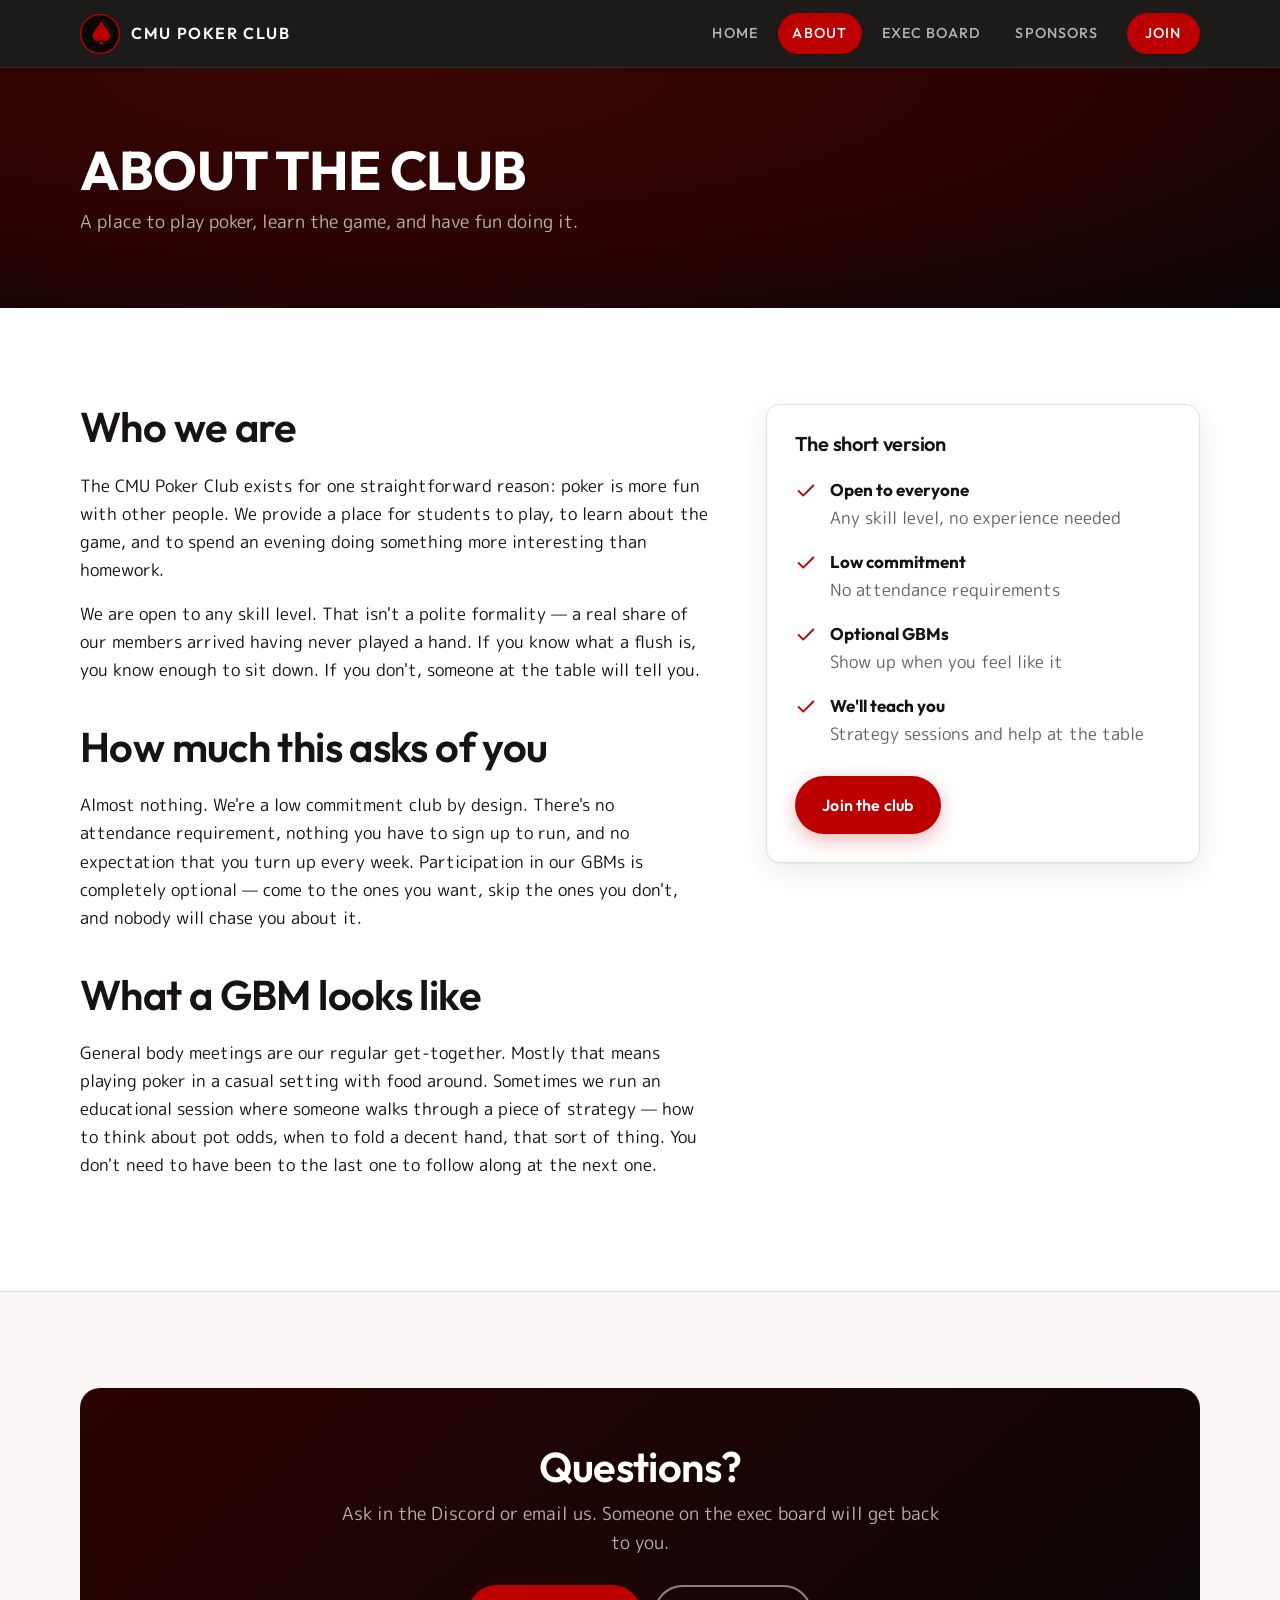
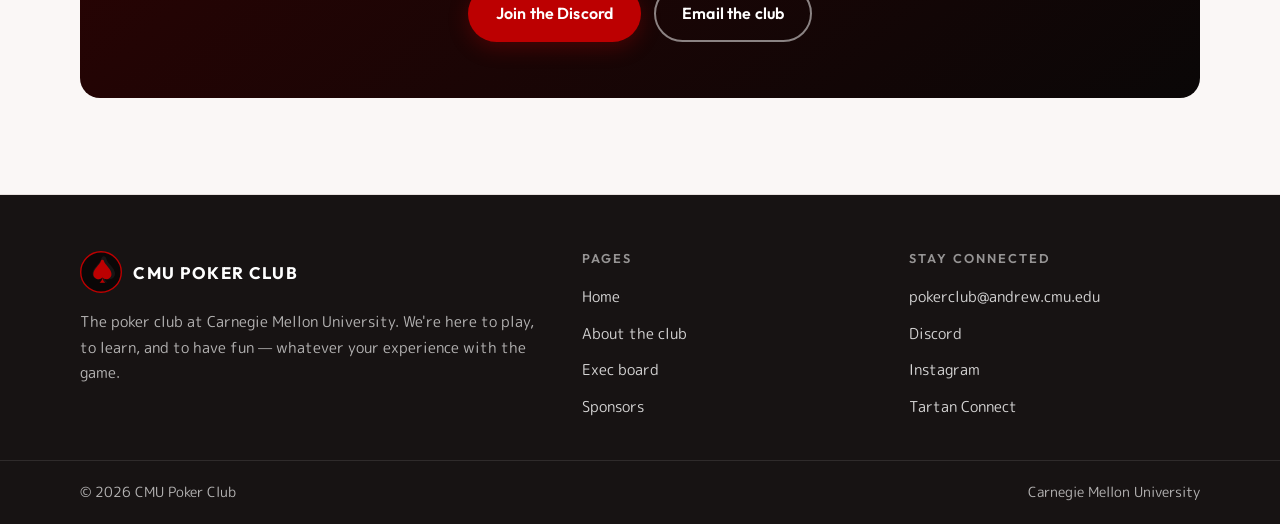
==== about.html @ 7bf7a3ec "Add static CMU Poker Club site Plain HTML/CSS with no build step, so the site can be edited without " ====
<!DOCTYPE html>
<html lang="en">
	<head>
		<meta charset="utf-8" />
		<meta name="viewport" content="width=device-width, initial-scale=1" />
		<title>About · CMU Poker Club</title>
		<meta
			name="description"
			content="What the CMU Poker Club is, who it's for, and what happens at a general body meeting."
		/>
		<link rel="icon" href="assets/img/logo.svg" />
		<link rel="preconnect" href="https://fonts.googleapis.com" />
		<link rel="preconnect" href="https://fonts.gstatic.com" crossorigin />
		<link
			href="https://fonts.googleapis.com/css2?family=M+PLUS+Rounded+1c:wght@300;400;500;700&family=Outfit:wght@300;400;500;600;700&display=swap"
			rel="stylesheet"
		/>
		<link rel="stylesheet" href="assets/css/site.css" />
	</head>
	<body>
		<header class="nav">
			<div class="wrap nav__inner">
				<a class="nav__brand" href="index.html">
					<img src="assets/img/logo.svg" alt="" />
					<span>CMU Poker Club</span>
				</a>
				<button class="nav__toggle" type="button" aria-expanded="false" aria-controls="nav-links">
					<span></span>
					<span class="sr-only">Menu</span>
				</button>
				<ul class="nav__links" id="nav-links">
					<li><a href="index.html">Home</a></li>
					<li><a href="about.html" aria-current="page">About</a></li>
					<li><a href="execs.html">Exec Board</a></li>
					<li><a href="sponsors.html">Sponsors</a></li>
					<li><a class="nav__cta" href="index.html#join">Join</a></li>
				</ul>
			</div>
		</header>

		<main>
			<section class="banner">
				<div class="wrap">
					<h1>About the club</h1>
					<p>A place to play poker, learn the game, and have fun doing it.</p>
				</div>
			</section>

			<section class="section">
				<div class="wrap split">
					<div class="prose">
						<h2>Who we are</h2>
						<p>
							The CMU Poker Club exists for one straightforward reason: poker is more fun with other
							people. We provide a place for students to play, to learn about the game, and to spend
							an evening doing something more interesting than homework.
						</p>
						<p>
							We are open to any skill level. That isn't a polite formality — a real share of our
							members arrived having never played a hand. If you know what a flush is, you know
							enough to sit down. If you don't, someone at the table will tell you.
						</p>

						<h2>How much this asks of you</h2>
						<p>
							Almost nothing. We're a low commitment club by design. There's no attendance
							requirement, nothing you have to sign up to run, and no expectation that you turn up
							every week. Participation in our GBMs is completely optional — come to the ones you
							want, skip the ones you don't, and nobody will chase you about it.
						</p>

						<h2>What a GBM looks like</h2>
						<p>
							General body meetings are our regular get-together. Mostly that means playing poker in
							a casual setting with food around. Sometimes we run an educational session where
							someone walks through a piece of strategy — how to think about pot odds, when to fold
							a decent hand, that sort of thing. You don't need to have been to the last one to
							follow along at the next one.
						</p>
					</div>

					<aside>
						<div class="card">
							<h3>The short version</h3>
							<ul class="facts" style="margin-top: 1.25rem">
								<li>
									<svg viewBox="0 0 24 24" fill="none" stroke="currentColor" stroke-width="2" stroke-linecap="round" stroke-linejoin="round" aria-hidden="true"><path d="M20 6 9 17l-5-5" /></svg>
									<div>
										<strong>Open to everyone</strong>
										<span>Any skill level, no experience needed</span>
									</div>
								</li>
								<li>
									<svg viewBox="0 0 24 24" fill="none" stroke="currentColor" stroke-width="2" stroke-linecap="round" stroke-linejoin="round" aria-hidden="true"><path d="M20 6 9 17l-5-5" /></svg>
									<div>
										<strong>Low commitment</strong>
										<span>No attendance requirements</span>
									</div>
								</li>
								<li>
									<svg viewBox="0 0 24 24" fill="none" stroke="currentColor" stroke-width="2" stroke-linecap="round" stroke-linejoin="round" aria-hidden="true"><path d="M20 6 9 17l-5-5" /></svg>
									<div>
										<strong>Optional GBMs</strong>
										<span>Show up when you feel like it</span>
									</div>
								</li>
								<li>
									<svg viewBox="0 0 24 24" fill="none" stroke="currentColor" stroke-width="2" stroke-linecap="round" stroke-linejoin="round" aria-hidden="true"><path d="M20 6 9 17l-5-5" /></svg>
									<div>
										<strong>We'll teach you</strong>
										<span>Strategy sessions and help at the table</span>
									</div>
								</li>
							</ul>
							<div class="btn-row">
								<a class="btn btn--primary" href="index.html#join">Join the club</a>
							</div>
						</div>
					</aside>
				</div>
			</section>

			<section class="section section--warm">
				<div class="wrap">
					<div class="callout">
						<h2>Questions?</h2>
						<p>
							Ask in the Discord or email us. Someone on the exec board will get back to you.
						</p>
						<div class="btn-row">
							<a class="btn btn--primary" href="https://discord.gg/TVc2rXRfGY">Join the Discord</a>
							<a class="btn btn--on-dark" href="mailto:pokerclub@andrew.cmu.edu">Email the club</a>
						</div>
					</div>
				</div>
			</section>
		</main>

		<footer class="footer">
			<div class="wrap">
				<div class="footer__grid">
					<div>
						<div class="footer__brand">
							<img src="assets/img/logo.svg" alt="" />
							<strong>CMU Poker Club</strong>
						</div>
						<p>
							The poker club at Carnegie Mellon University. We're here to play, to learn, and to have
							fun — whatever your experience with the game.
						</p>
					</div>
					<div>
						<h4>Pages</h4>
						<ul>
							<li><a href="index.html">Home</a></li>
							<li><a href="about.html">About the club</a></li>
							<li><a href="execs.html">Exec board</a></li>
							<li><a href="sponsors.html">Sponsors</a></li>
						</ul>
					</div>
					<div>
						<h4>Stay connected</h4>
						<ul>
							<li><a href="mailto:pokerclub@andrew.cmu.edu">pokerclub@andrew.cmu.edu</a></li>
							<li><a href="https://discord.gg/TVc2rXRfGY">Discord</a></li>
							<li><a href="https://www.instagram.com/cmupokerclub/">Instagram</a></li>
							<li>
								<a href="https://tartanconnect.cmu.edu/feeds?type=club&type_id=68212&tab=home"
									>Tartan Connect</a
								>
							</li>
						</ul>
					</div>
				</div>
			</div>
			<div class="footer__bar">
				<div class="wrap" style="display: flex; flex-wrap: wrap; gap: 0.5rem 1.5rem; justify-content: space-between; width: min(100% - 2.5rem, var(--wrap))">
					<p>© 2026 CMU Poker Club</p>
					<p>Carnegie Mellon University</p>
				</div>
			</div>
		</footer>

		<script src="assets/js/nav.js"></script>
	</body>
</html>
---- assets/css/site.css ----
/* ==========================================================================
   CMU Poker Club — site styles
   One stylesheet for the whole site. Colors live in :root, so re-theming the
   site is a matter of changing the values below and nothing else.
   ========================================================================== */

:root {
	/* Brand */
	--crimson: #bc0001;
	--crimson-bright: #e02a2b;
	--crimson-deep: #2b0303;

	/* Neutrals */
	--ink: #0a0707;
	--ink-soft: #171313;
	--ink-line: #2a2323;
	--paper: #ffffff;
	--paper-warm: #faf7f6;
	--paper-line: #e7e0de;

	--text: #171313;
	--text-muted: #6b615f;
	--text-on-dark: #ffffff;
	--text-on-dark-muted: rgba(255, 255, 255, 0.68);

	/* Tiers */
	--tier-platinum: #9fb6cd;
	--tier-gold: #c9a227;
	--tier-silver: #9aa3a8;

	/* Type */
	--font-display: 'Outfit', 'Trebuchet MS', system-ui, sans-serif;
	--font-body: 'M PLUS Rounded 1c', system-ui, -apple-system, 'Segoe UI', sans-serif;

	/* Layout */
	--nav-h: 68px;
	--wrap: 1120px;
	--radius: 14px;
	--shadow: 0 1px 2px rgba(23, 19, 19, 0.06), 0 8px 28px rgba(23, 19, 19, 0.08);
	--shadow-lift: 0 2px 4px rgba(23, 19, 19, 0.08), 0 18px 44px rgba(23, 19, 19, 0.14);
}

/* --------------------------------------------------------------- reset */

*,
*::before,
*::after {
	box-sizing: border-box;
}

html {
	scroll-behavior: smooth;
}

body {
	margin: 0;
	background: var(--paper);
	color: var(--text);
	font-family: var(--font-body);
	font-size: 17px;
	line-height: 1.65;
	-webkit-font-smoothing: antialiased;
	overflow-x: hidden;
}

img {
	max-width: 100%;
	display: block;
}

a {
	color: var(--crimson);
	text-decoration-thickness: 1px;
	text-underline-offset: 3px;
}

h1,
h2,
h3,
h4 {
	font-family: var(--font-display);
	line-height: 1.12;
	margin: 0 0 0.5em;
	letter-spacing: -0.015em;
}

h1 {
	font-size: clamp(2.6rem, 7vw, 5rem);
	font-weight: 700;
}
h2 {
	font-size: clamp(1.8rem, 3.6vw, 2.6rem);
	font-weight: 600;
}
h3 {
	font-size: 1.25rem;
	font-weight: 600;
}

p {
	margin: 0 0 1rem;
}

::selection {
	background: #f7c1c1;
	color: #000;
}

:focus-visible {
	outline: 3px solid var(--crimson-bright);
	outline-offset: 3px;
	border-radius: 4px;
}

.sr-only {
	position: absolute;
	width: 1px;
	height: 1px;
	padding: 0;
	margin: -1px;
	overflow: hidden;
	clip: rect(0 0 0 0);
	white-space: nowrap;
	border: 0;
}

/* ------------------------------------------------------------- helpers */

.wrap {
	width: min(100% - 2.5rem, var(--wrap));
	margin-inline: auto;
}

.section {
	padding: clamp(3.5rem, 8vw, 6rem) 0;
}

.section--tight {
	padding: clamp(2.5rem, 5vw, 3.5rem) 0;
}

.section--warm {
	background: var(--paper-warm);
	border-block: 1px solid var(--paper-line);
}

.section-head {
	max-width: 46rem;
	margin-bottom: 2.5rem;
}

.section-head--center {
	margin-inline: auto;
	text-align: center;
}

.eyebrow {
	font-family: var(--font-display);
	font-size: 0.78rem;
	font-weight: 600;
	letter-spacing: 0.16em;
	text-transform: uppercase;
	color: var(--crimson);
	margin: 0 0 0.75rem;
}

.lede {
	font-size: 1.15rem;
	color: var(--text-muted);
	margin: 0;
}

.rule {
	width: 64px;
	height: 3px;
	background: var(--crimson);
	border: 0;
	border-radius: 2px;
	margin: 0 0 1.5rem;
}

.section-head--center .rule {
	margin-inline: auto;
}

/* ------------------------------------------------------------- buttons */

.btn {
	display: inline-flex;
	align-items: center;
	gap: 0.5rem;
	font-family: var(--font-display);
	font-size: 1rem;
	font-weight: 600;
	letter-spacing: 0.01em;
	padding: 0.85rem 1.6rem;
	border-radius: 999px;
	border: 2px solid transparent;
	text-decoration: none;
	cursor: pointer;
	transition: transform 0.15s ease, background-color 0.15s ease, color 0.15s ease,
		border-color 0.15s ease, box-shadow 0.15s ease;
}

.btn:hover {
	transform: translateY(-1px);
}

.btn:active {
	transform: translateY(0);
}

.btn--primary {
	background: var(--crimson);
	color: #fff;
	box-shadow: 0 6px 20px rgba(188, 0, 1, 0.28);
}

.btn--primary:hover {
	background: var(--crimson-bright);
	box-shadow: 0 10px 26px rgba(188, 0, 1, 0.34);
}

.btn--ghost {
	border-color: currentColor;
	color: var(--crimson);
	background: transparent;
}

.btn--ghost:hover {
	background: var(--crimson);
	border-color: var(--crimson);
	color: #fff;
}

.btn--on-dark {
	border-color: rgba(255, 255, 255, 0.5);
	color: #fff;
}

.btn--on-dark:hover {
	background: #fff;
	border-color: #fff;
	color: var(--crimson-deep);
}

.btn-row {
	display: flex;
	flex-wrap: wrap;
	gap: 0.85rem;
	margin-top: 1.75rem;
}

/* ----------------------------------------------------------------- nav */

.nav {
	position: fixed;
	inset: 0 0 auto;
	height: var(--nav-h);
	z-index: 100;
	background: rgba(10, 7, 7, 0.92);
	backdrop-filter: saturate(160%) blur(10px);
	border-bottom: 1px solid rgba(255, 255, 255, 0.08);
}

.nav__inner {
	height: 100%;
	display: flex;
	align-items: center;
	justify-content: space-between;
	gap: 1rem;
}

.nav__brand {
	display: flex;
	align-items: center;
	gap: 0.7rem;
	text-decoration: none;
	color: var(--text-on-dark);
	min-width: 0;
}

.nav__brand img {
	height: 40px;
	width: auto;
	flex: none;
}

.nav__brand span {
	font-family: var(--font-display);
	font-size: 1rem;
	font-weight: 600;
	letter-spacing: 0.1em;
	text-transform: uppercase;
	white-space: nowrap;
}

.nav__links {
	display: flex;
	align-items: center;
	gap: 0.35rem;
	list-style: none;
	margin: 0;
	padding: 0;
}

.nav__links a {
	display: block;
	padding: 0.55rem 0.9rem;
	border-radius: 999px;
	font-family: var(--font-display);
	font-size: 0.9rem;
	font-weight: 500;
	letter-spacing: 0.08em;
	text-transform: uppercase;
	color: var(--text-on-dark-muted);
	text-decoration: none;
	transition: color 0.15s ease, background-color 0.15s ease;
}

.nav__links a:hover {
	color: #fff;
	background: rgba(255, 255, 255, 0.08);
}

.nav__links a[aria-current='page'] {
	color: #fff;
	background: var(--crimson);
}

.nav__cta {
	margin-left: 0.5rem;
	padding: 0.55rem 1.15rem !important;
	background: var(--crimson);
	color: #fff !important;
}

.nav__cta:hover {
	background: var(--crimson-bright) !important;
}

.nav__toggle {
	display: none;
	width: 44px;
	height: 44px;
	padding: 0;
	background: transparent;
	border: 0;
	cursor: pointer;
	color: #fff;
}

.nav__toggle span,
.nav__toggle span::before,
.nav__toggle span::after {
	display: block;
	width: 22px;
	height: 2px;
	background: currentColor;
	border-radius: 2px;
	transition: transform 0.2s ease, opacity 0.2s ease;
}

.nav__toggle span {
	margin-inline: auto;
	position: relative;
}

.nav__toggle span::before,
.nav__toggle span::after {
	content: '';
	position: absolute;
}

.nav__toggle span::before {
	top: -7px;
}
.nav__toggle span::after {
	top: 7px;
}

.nav[data-open='true'] .nav__toggle span {
	background: transparent;
}
.nav[data-open='true'] .nav__toggle span::before {
	transform: translateY(7px) rotate(45deg);
}
.nav[data-open='true'] .nav__toggle span::after {
	transform: translateY(-7px) rotate(-45deg);
}

@media (max-width: 860px) {
	.nav__toggle {
		display: block;
	}

	.nav__links {
		position: fixed;
		top: var(--nav-h);
		left: 0;
		right: 0;
		flex-direction: column;
		align-items: stretch;
		gap: 0;
		background: rgba(10, 7, 7, 0.98);
		border-bottom: 1px solid rgba(255, 255, 255, 0.08);
		padding: 0.5rem 1.25rem 1.25rem;
		transform: translateY(-12px);
		opacity: 0;
		pointer-events: none;
		transition: opacity 0.18s ease, transform 0.18s ease;
	}

	.nav[data-open='true'] .nav__links {
		opacity: 1;
		transform: none;
		pointer-events: auto;
	}

	.nav__links a {
		padding: 0.9rem 0.75rem;
		border-radius: 10px;
		font-size: 1rem;
	}

	.nav__cta {
		margin: 0.5rem 0 0;
		text-align: center;
	}
}

/* ---------------------------------------------------------------- hero */

.hero {
	position: relative;
	margin-top: var(--nav-h);
	min-height: min(78vh, 640px);
	display: grid;
	place-items: center;
	text-align: center;
	padding: clamp(3rem, 9vw, 6rem) 0;
	color: var(--text-on-dark);
	background: radial-gradient(ellipse at 50% 40%, #3a0505 0%, var(--crimson-deep) 45%, var(--ink) 100%);
	overflow: hidden;
}

/* Faint suit motifs behind the hero copy. Decorative only. */
.hero::before,
.hero::after {
	content: '';
	position: absolute;
	width: 42vmax;
	height: 42vmax;
	border-radius: 50%;
	background: radial-gradient(circle, rgba(188, 0, 1, 0.35), transparent 62%);
	pointer-events: none;
}

.hero::before {
	top: -16vmax;
	left: -12vmax;
}
.hero::after {
	bottom: -20vmax;
	right: -14vmax;
}

.hero__inner {
	position: relative;
	z-index: 1;
	max-width: 52rem;
}

.hero__mark {
	width: clamp(84px, 13vw, 132px);
	height: auto;
	margin: 0 auto 1.5rem;
	filter: drop-shadow(0 10px 30px rgba(0, 0, 0, 0.45));
}

.hero h1 {
	margin: 0 0 0.6rem;
	text-transform: uppercase;
	letter-spacing: -0.02em;
}

.hero__tag {
	font-family: var(--font-display);
	font-size: clamp(1.05rem, 2.4vw, 1.45rem);
	font-weight: 300;
	color: var(--text-on-dark-muted);
	margin: 0;
}

.hero .btn-row {
	justify-content: center;
	margin-top: 2.25rem;
}

/* Small page banner for interior pages */
.banner {
	margin-top: var(--nav-h);
	padding: clamp(3rem, 7vw, 4.5rem) 0;
	color: var(--text-on-dark);
	background: radial-gradient(ellipse at 30% 0%, #3a0505 0%, var(--crimson-deep) 55%, var(--ink) 100%);
}

.banner h1 {
	font-size: clamp(2.2rem, 5.5vw, 3.4rem);
	margin: 0 0 0.4rem;
	text-transform: uppercase;
}

.banner p {
	margin: 0;
	max-width: 42rem;
	color: var(--text-on-dark-muted);
	font-size: 1.1rem;
}

/* --------------------------------------------------------------- cards */

.grid {
	display: grid;
	gap: 1.5rem;
}

.grid--2 {
	grid-template-columns: repeat(auto-fit, minmax(300px, 1fr));
}
.grid--3 {
	grid-template-columns: repeat(auto-fit, minmax(260px, 1fr));
}
.grid--4 {
	grid-template-columns: repeat(auto-fit, minmax(210px, 1fr));
}

/* Fixed three-up. Unlike auto-fit, a lone card keeps its width instead of
   stretching across the whole row — which matters for the one-sponsor tiers. */
.grid--three-up {
	grid-template-columns: repeat(3, minmax(0, 1fr));
}

@media (max-width: 940px) {
	.grid--three-up {
		grid-template-columns: repeat(2, minmax(0, 1fr));
	}
}

@media (max-width: 620px) {
	.grid--three-up {
		grid-template-columns: minmax(0, 1fr);
	}
}

/* Text + sidebar split used on the About page */
.split {
	display: grid;
	gap: clamp(2rem, 5vw, 3.5rem);
	grid-template-columns: 1.45fr 1fr;
	align-items: start;
}

@media (max-width: 900px) {
	.split {
		grid-template-columns: 1fr;
	}
}

.split aside {
	position: sticky;
	top: calc(var(--nav-h) + 2rem);
}

@media (max-width: 900px) {
	.split aside {
		position: static;
	}
}

.card {
	background: var(--paper);
	border: 1px solid var(--paper-line);
	border-radius: var(--radius);
	padding: 1.75rem;
	box-shadow: var(--shadow);
}

.card h3 {
	margin-bottom: 0.5rem;
}

.card p:last-child {
	margin-bottom: 0;
}

.card__icon {
	width: 40px;
	height: 40px;
	margin-bottom: 1rem;
	color: var(--crimson);
}

/* ---------------------------------------------------------- exec cards */

.exec-grid {
	display: grid;
	gap: 1.75rem;
	grid-template-columns: repeat(auto-fit, minmax(240px, 1fr));
}

.exec {
	background: var(--paper);
	border: 1px solid var(--paper-line);
	border-radius: var(--radius);
	overflow: hidden;
	box-shadow: var(--shadow);
	display: flex;
	flex-direction: column;
	transition: transform 0.2s ease, box-shadow 0.2s ease;
}

.exec:hover {
	transform: translateY(-3px);
	box-shadow: var(--shadow-lift);
}

.exec__photo {
	aspect-ratio: 1 / 1;
	width: 100%;
	object-fit: cover;
	background: linear-gradient(150deg, #2b0303, #0a0707);
}

.exec__body {
	padding: 1.25rem 1.35rem 1.5rem;
	flex: 1;
	display: flex;
	flex-direction: column;
}

.exec__name {
	font-family: var(--font-display);
	font-size: 1.15rem;
	font-weight: 600;
	margin: 0 0 0.15rem;
	display: flex;
	align-items: center;
	gap: 0.45rem;
	flex-wrap: wrap;
}

.exec__role {
	font-family: var(--font-display);
	font-size: 0.75rem;
	font-weight: 600;
	letter-spacing: 0.12em;
	text-transform: uppercase;
	color: var(--crimson);
	margin: 0 0 0.75rem;
}

.exec__bio {
	font-size: 0.95rem;
	color: var(--text-muted);
	margin: 0;
}

.exec__link {
	color: var(--text-muted);
	display: inline-flex;
	transition: color 0.15s ease;
}

.exec__link:hover {
	color: #0a66c2;
}

.exec__link svg {
	width: 17px;
	height: 17px;
}

/* -------------------------------------------------------- sponsor tiers */

.tier + .tier {
	margin-top: 3.5rem;
}

.tier__head {
	display: flex;
	align-items: baseline;
	gap: 0.9rem;
	margin-bottom: 1.5rem;
	padding-bottom: 0.75rem;
	border-bottom: 2px solid var(--tier-color, var(--paper-line));
}

.tier__head h2 {
	margin: 0;
	font-size: 1.5rem;
}

.tier__badge {
	font-family: var(--font-display);
	font-size: 0.7rem;
	font-weight: 700;
	letter-spacing: 0.16em;
	text-transform: uppercase;
	color: #fff;
	background: var(--tier-color, var(--text-muted));
	padding: 0.25rem 0.7rem;
	border-radius: 999px;
}

.tier--platinum {
	--tier-color: var(--tier-platinum);
}
.tier--gold {
	--tier-color: var(--tier-gold);
}
.tier--silver {
	--tier-color: var(--tier-silver);
}

.sponsor {
	background: var(--paper);
	border: 1px solid var(--paper-line);
	border-top: 3px solid var(--tier-color, var(--paper-line));
	border-radius: var(--radius);
	padding: 1.75rem;
	box-shadow: var(--shadow);
	display: flex;
	flex-direction: column;
	gap: 1rem;
	transition: transform 0.2s ease, box-shadow 0.2s ease;
}

.sponsor:hover {
	transform: translateY(-3px);
	box-shadow: var(--shadow-lift);
}

.sponsor__logo {
	height: 68px;
	display: flex;
	align-items: center;
}

.sponsor__logo img {
	max-height: 100%;
	width: auto;
	object-fit: contain;
}

/* Fallback wordmark for sponsors whose logo file we don't have. */
.sponsor__wordmark {
	font-family: var(--font-display);
	font-size: 1.9rem;
	font-weight: 700;
	letter-spacing: 0.04em;
	color: var(--text);
}

.sponsor h3 {
	margin: 0;
}

.sponsor p {
	color: var(--text-muted);
	font-size: 0.95rem;
	margin: 0;
	flex: 1;
}

.sponsor__link {
	font-family: var(--font-display);
	font-weight: 600;
	font-size: 0.9rem;
	text-decoration: none;
	display: inline-flex;
	align-items: center;
	gap: 0.35rem;
}

.sponsor__link::after {
	content: '→';
	transition: transform 0.2s ease;
}

.sponsor:hover .sponsor__link::after {
	transform: translateX(4px);
}

/* Compact logo strip used on the home page */
.logo-strip {
	display: flex;
	flex-wrap: wrap;
	align-items: center;
	justify-content: center;
	gap: 1.25rem;
}

/* Each logo sits in its own white tile. The source logos have baked-in white
   backgrounds and wildly different aspect ratios, so a uniform tile is the
   only way to make them line up. */
.logo-strip a {
	display: grid;
	place-items: center;
	width: 170px;
	height: 92px;
	padding: 0.9rem 1.1rem;
	background: var(--paper);
	border: 1px solid var(--paper-line);
	border-radius: 12px;
	box-shadow: 0 1px 2px rgba(23, 19, 19, 0.05);
	text-decoration: none;
	transition: transform 0.2s ease, box-shadow 0.2s ease, border-color 0.2s ease;
}

.logo-strip a:hover {
	transform: translateY(-3px);
	border-color: rgba(188, 0, 1, 0.35);
	box-shadow: var(--shadow);
}

.logo-strip img {
	max-height: 46px;
	width: auto;
	object-fit: contain;
}

.logo-strip .sponsor__wordmark {
	font-size: 1.7rem;
	color: var(--text);
}

/* ----------------------------------------------------------- call-outs */

.callout {
	background: linear-gradient(140deg, var(--crimson-deep), var(--ink));
	color: var(--text-on-dark);
	border-radius: 20px;
	padding: clamp(2.25rem, 5vw, 3.5rem);
	text-align: center;
}

.callout h2 {
	margin-bottom: 0.5rem;
}

.callout p {
	color: var(--text-on-dark-muted);
	max-width: 38rem;
	margin-inline: auto;
	font-size: 1.1rem;
}

.callout .btn-row {
	justify-content: center;
}

/* Fact list used on the About page */
.facts {
	list-style: none;
	margin: 0;
	padding: 0;
	display: grid;
	gap: 1rem;
}

.facts li {
	display: flex;
	gap: 0.85rem;
	align-items: flex-start;
}

.facts svg {
	flex: none;
	width: 22px;
	height: 22px;
	margin-top: 0.28rem;
	color: var(--crimson);
}

.facts strong {
	font-family: var(--font-display);
	display: block;
}

.facts span {
	color: var(--text-muted);
}

/* -------------------------------------------------------------- footer */

.footer {
	background: var(--ink-soft);
	color: var(--text-on-dark);
	padding: 3.5rem 0 0;
}

.footer__grid {
	display: grid;
	gap: 2.25rem;
	grid-template-columns: 1.6fr 1fr 1fr;
	padding-bottom: 2.5rem;
}

@media (max-width: 760px) {
	.footer__grid {
		grid-template-columns: 1fr;
	}
}

.footer h4 {
	font-size: 0.8rem;
	font-weight: 600;
	letter-spacing: 0.16em;
	text-transform: uppercase;
	color: rgba(255, 255, 255, 0.55);
	margin: 0 0 1rem;
}

.footer p {
	color: var(--text-on-dark-muted);
	font-size: 0.95rem;
}

.footer ul {
	list-style: none;
	margin: 0;
	padding: 0;
	display: grid;
	gap: 0.55rem;
}

.footer a {
	color: rgba(255, 255, 255, 0.82);
	text-decoration: none;
	font-size: 0.95rem;
}

.footer a:hover {
	color: #fff;
	text-decoration: underline;
}

.footer__brand {
	display: flex;
	align-items: center;
	gap: 0.7rem;
	margin-bottom: 1rem;
}

.footer__brand img {
	height: 42px;
	width: auto;
}

.footer__brand strong {
	font-family: var(--font-display);
	font-size: 1.05rem;
	letter-spacing: 0.08em;
	text-transform: uppercase;
}

.footer__bar {
	border-top: 1px solid rgba(255, 255, 255, 0.1);
	padding: 1.25rem 0;
	display: flex;
	flex-wrap: wrap;
	gap: 0.5rem 1.5rem;
	justify-content: space-between;
	font-size: 0.85rem;
	color: rgba(255, 255, 255, 0.5);
}

.footer__bar p {
	margin: 0;
	font-size: 0.85rem;
}

/* ------------------------------------------------------------ prose */

.prose {
	max-width: 44rem;
}

.prose h2 {
	margin-top: 2.5rem;
}

.prose h2:first-child {
	margin-top: 0;
}

@media (prefers-reduced-motion: reduce) {
	*,
	*::before,
	*::after {
		animation-duration: 0.01ms !important;
		transition-duration: 0.01ms !important;
		scroll-behavior: auto !important;
	}
}
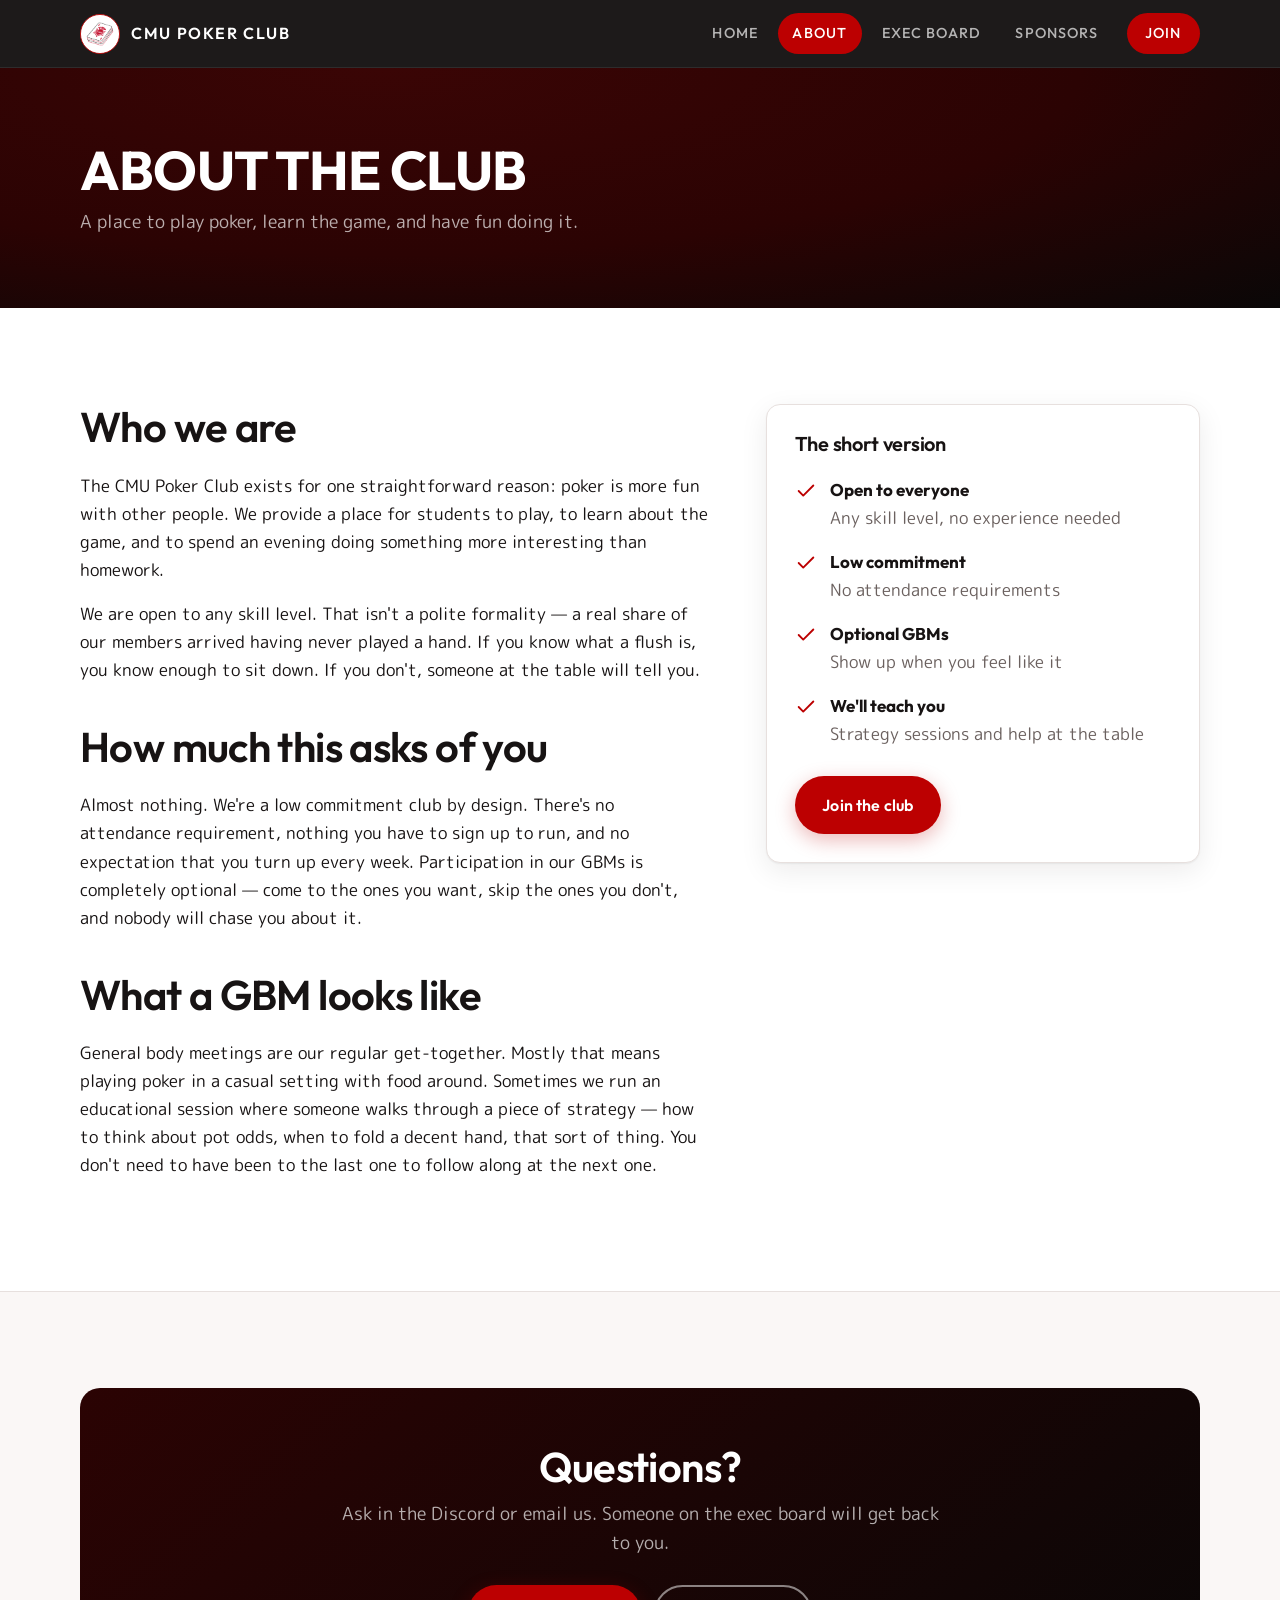
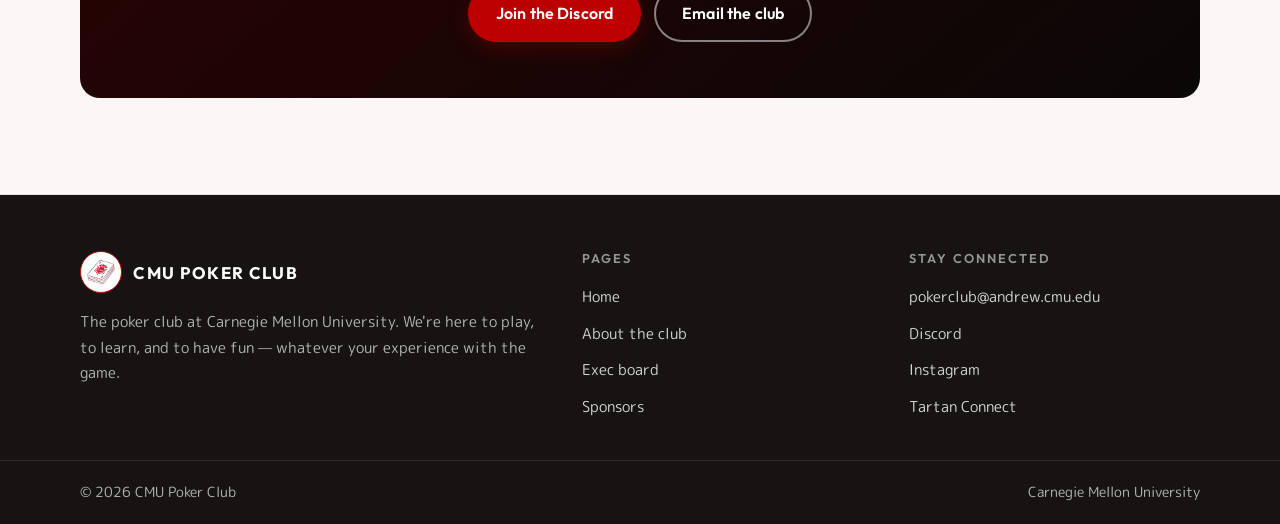
==== commit 8011fcf5: "Add exec full names, a contact form and the semester schedule Names: the five cards that read Grubor" ====
--- a/about.html
+++ b/about.html
@@ -128,8 +128,8 @@
 							Ask in the Discord or email us. Someone on the exec board will get back to you.
 						</p>
 						<div class="btn-row">
-							<a class="btn btn--primary" href="https://discord.gg/TVc2rXRfGY">Join the Discord</a>
-							<a class="btn btn--on-dark" href="mailto:pokerclub@andrew.cmu.edu">Email the club</a>
+							<a class="btn btn--primary" href="https://discord.gg/kPfzrEk4em">Join the Discord</a>
+							<a class="btn btn--on-dark" data-contact href="mailto:pokerclub@andrew.cmu.edu">Email the club</a>
 						</div>
 					</div>
 				</div>
@@ -162,10 +162,10 @@
 						<h4>Stay connected</h4>
 						<ul>
 							<li><a href="mailto:pokerclub@andrew.cmu.edu">pokerclub@andrew.cmu.edu</a></li>
-							<li><a href="https://discord.gg/TVc2rXRfGY">Discord</a></li>
+							<li><a href="https://discord.gg/kPfzrEk4em">Discord</a></li>
 							<li><a href="https://www.instagram.com/cmupokerclub/">Instagram</a></li>
 							<li>
-								<a href="https://tartanconnect.cmu.edu/feeds?type=club&type_id=68212&tab=home"
+								<a href="https://tartanconnect.cmu.edu/poker/club_signup"
 									>Tartan Connect</a
 								>
 							</li>
@@ -181,6 +181,52 @@
 			</div>
 		</footer>
 
+		<!-- ============================================================
+		     CONTACT DIALOG — opened by anything marked data-contact.
+		     The site is static, so this cannot send mail on its own: it
+		     fills in the visitor's own email app and they press send there.
+		     The address lives in data-to below. This block is repeated on
+		     about.html and sponsors.html; keep the two in sync.
+		     ============================================================ -->
+		<dialog class="contact" data-to="pokerclub@andrew.cmu.edu" aria-labelledby="contact-title">
+			<form class="contact__form">
+				<div class="contact__head">
+					<h2 id="contact-title">Message the club</h2>
+					<button class="contact__close" type="button" data-contact-close aria-label="Close">&times;</button>
+				</div>
+				<p class="contact__note">
+					This opens in your email app with everything filled in — you press send there.
+				</p>
+
+				<div class="contact__row">
+					<div class="contact__field">
+						<label for="contact-name">Your name</label>
+						<input id="contact-name" name="name" type="text" autocomplete="name" required />
+					</div>
+					<div class="contact__field">
+						<label for="contact-email">Your email</label>
+						<input id="contact-email" name="email" type="email" autocomplete="email" required />
+					</div>
+				</div>
+
+				<div class="contact__field">
+					<label for="contact-subject">Subject</label>
+					<input id="contact-subject" name="subject" type="text" required />
+				</div>
+
+				<div class="contact__field">
+					<label for="contact-message">Message</label>
+					<textarea id="contact-message" name="message" rows="6" required></textarea>
+				</div>
+
+				<div class="contact__actions">
+					<button class="btn btn--ghost" type="button" data-contact-close>Cancel</button>
+					<button class="btn btn--primary" type="submit">Open in email app</button>
+				</div>
+			</form>
+		</dialog>
+
 		<script src="assets/js/nav.js"></script>
+		<script src="assets/js/contact.js"></script>
 	</body>
 </html>
--- a/assets/css/site.css
+++ b/assets/css/site.css
@@ -801,15 +801,17 @@
 	gap: 1.25rem;
 }
 
-/* Each logo sits in its own white tile. The source logos have baked-in white
-   backgrounds and wildly different aspect ratios, so a uniform tile is the
-   only way to make them line up. */
+/* Each logo sits in its own white tile. The logos are the firms' official
+   assets — transparent PNGs (Jump is an SVG) in their dark-on-light variants,
+   with wildly different aspect ratios, so a uniform tile is the only way to
+   make them line up. Wide wordmarks like HRT and Susquehanna end up shorter
+   than the squarer marks; that is the aspect ratio, not a bug. */
 .logo-strip a {
 	display: grid;
 	place-items: center;
-	width: 170px;
+	width: 178px;
 	height: 92px;
-	padding: 0.9rem 1.1rem;
+	padding: 0.9rem 0.7rem;
 	background: var(--paper);
 	border: 1px solid var(--paper-line);
 	border-radius: 12px;
@@ -995,6 +997,294 @@
 	margin-top: 0;
 }
 
+/* ------------------------------------------------------- event schedule */
+
+/* A horizontal scroller rather than a grid: the schedule runs to a whole
+   semester, and a wrapping grid would push everything else off the page. */
+.events {
+	display: flex;
+	gap: 1.15rem;
+	overflow-x: auto;
+	overscroll-behavior-x: contain;
+	scroll-snap-type: x proximity;
+	padding: 0.35rem 0.25rem 1.35rem;
+	margin-inline: -0.25rem;
+	scrollbar-width: thin;
+	scrollbar-color: #cbbfbc transparent;
+}
+
+.events::-webkit-scrollbar {
+	height: 8px;
+}
+
+.events::-webkit-scrollbar-track {
+	background: var(--paper-line);
+	border-radius: 999px;
+}
+
+.events::-webkit-scrollbar-thumb {
+	background: #cbbfbc;
+	border-radius: 999px;
+}
+
+.events::-webkit-scrollbar-thumb:hover {
+	background: var(--crimson);
+}
+
+.events:focus-visible {
+	outline: 3px solid var(--crimson-bright);
+	outline-offset: 4px;
+	border-radius: 4px;
+}
+
+.event {
+	flex: 0 0 14.5rem;
+	scroll-snap-align: start;
+	display: flex;
+	flex-direction: column;
+	gap: 0.3rem;
+	padding: 1.3rem 1.35rem 1.4rem;
+	background: var(--paper);
+	border: 1px solid var(--paper-line);
+	border-top: 3px solid var(--crimson);
+	border-radius: var(--radius);
+	box-shadow: var(--shadow);
+	transition: transform 0.2s ease, box-shadow 0.2s ease;
+}
+
+.event:hover {
+	transform: translateY(-3px);
+	box-shadow: var(--shadow-lift);
+}
+
+.event__date {
+	font-family: var(--font-display);
+	font-size: 1.3rem;
+	font-weight: 600;
+	line-height: 1.15;
+	margin: 0;
+}
+
+.event__date span {
+	display: block;
+	font-size: 0.72rem;
+	font-weight: 600;
+	letter-spacing: 0.14em;
+	text-transform: uppercase;
+	color: var(--crimson);
+	margin-bottom: 0.15rem;
+}
+
+.event__time {
+	margin: 0;
+	font-size: 1rem;
+	color: var(--text);
+}
+
+.event__place {
+	margin: 0;
+	font-size: 0.92rem;
+	color: var(--text-muted);
+}
+
+.event__tag {
+	align-self: flex-start;
+	margin-top: 0.55rem;
+	padding: 0.3rem 0.7rem;
+	border-radius: 999px;
+	background: var(--crimson);
+	color: #fff;
+	font-family: var(--font-display);
+	font-size: 0.68rem;
+	font-weight: 600;
+	letter-spacing: 0.1em;
+	text-transform: uppercase;
+}
+
+.event__note {
+	margin: 0.5rem 0 0;
+	font-size: 0.85rem;
+	line-height: 1.45;
+	color: var(--text-muted);
+}
+
+/* Weekends with no game. Kept in the row on purpose — a gap in the dates
+   reads as an oversight, whereas this tells people not to turn up. */
+.event--off {
+	background: transparent;
+	border: 1px dashed var(--paper-line);
+	box-shadow: none;
+}
+
+.event--off:hover {
+	transform: none;
+	box-shadow: none;
+}
+
+.event--off .event__date,
+.event--off .event__time {
+	color: var(--text-muted);
+}
+
+.event--off .event__date span {
+	color: var(--text-muted);
+}
+
+.events__hint {
+	margin: 0;
+	text-align: center;
+	font-size: 0.85rem;
+	color: var(--text-muted);
+}
+
+@media (max-width: 32rem) {
+	.event {
+		flex-basis: 13rem;
+	}
+}
+
+/* ------------------------------------------------------ contact dialog */
+
+.contact {
+	width: min(100% - 2rem, 38rem);
+	max-height: min(90vh, 46rem);
+	padding: 0;
+	border: 1px solid var(--paper-line);
+	border-radius: 18px;
+	background: var(--paper);
+	color: var(--text);
+	box-shadow: var(--shadow-lift);
+}
+
+.contact::backdrop {
+	background: rgba(10, 7, 7, 0.65);
+}
+
+.contact__form {
+	display: grid;
+	gap: 1.15rem;
+	padding: 2rem 2.15rem 2.15rem;
+}
+
+.contact__head {
+	display: flex;
+	align-items: flex-start;
+	justify-content: space-between;
+	gap: 1rem;
+}
+
+.contact__head h2 {
+	margin: 0;
+	font-size: 1.5rem;
+	line-height: 1.2;
+}
+
+.contact__close {
+	background: none;
+	border: 0;
+	padding: 0 0.25rem;
+	margin: -0.25rem -0.4rem 0 0;
+	font-size: 1.9rem;
+	line-height: 1;
+	color: var(--text-muted);
+	cursor: pointer;
+	border-radius: 8px;
+	transition: color 0.15s ease;
+}
+
+.contact__close:hover {
+	color: var(--crimson);
+}
+
+.contact__note {
+	margin: -0.6rem 0 0;
+	font-size: 0.92rem;
+	line-height: 1.5;
+	color: var(--text-muted);
+}
+
+/* Name and email share a row on anything wider than a phone; the rest of the
+   fields run full width. */
+.contact__row {
+	display: grid;
+	gap: 1.15rem;
+	grid-template-columns: 1fr 1fr;
+}
+
+.contact__field {
+	display: grid;
+	gap: 0.45rem;
+}
+
+.contact label {
+	font-family: var(--font-display);
+	font-size: 0.74rem;
+	font-weight: 600;
+	letter-spacing: 0.1em;
+	text-transform: uppercase;
+	color: var(--text-muted);
+}
+
+.contact input,
+.contact textarea {
+	width: 100%;
+	font: inherit;
+	color: var(--text);
+	background: var(--paper-warm);
+	border: 1px solid var(--paper-line);
+	border-radius: 12px;
+	padding: 0.8rem 0.95rem;
+	transition: border-color 0.15s ease, background 0.15s ease;
+}
+
+.contact input:hover,
+.contact textarea:hover {
+	border-color: #d6cbc8;
+}
+
+.contact input:focus-visible,
+.contact textarea:focus-visible {
+	outline: 2px solid var(--crimson);
+	outline-offset: 1px;
+	background: var(--paper);
+}
+
+.contact textarea {
+	min-height: 8.5rem;
+	line-height: 1.55;
+	resize: vertical;
+}
+
+.contact__actions {
+	display: flex;
+	flex-wrap: wrap;
+	gap: 0.75rem;
+	justify-content: flex-end;
+	margin-top: 0.35rem;
+	padding-top: 1.25rem;
+	border-top: 1px solid var(--paper-line);
+}
+
+.contact__actions .btn {
+	font-size: 0.95rem;
+	padding: 0.7rem 1.4rem;
+}
+
+@media (max-width: 32rem) {
+	.contact__row {
+		grid-template-columns: 1fr;
+	}
+
+	.contact__form {
+		padding: 1.5rem 1.35rem 1.6rem;
+	}
+
+	.contact__actions .btn {
+		flex: 1;
+		justify-content: center;
+	}
+}
+
 @media (prefers-reduced-motion: reduce) {
 	*,
 	*::before,
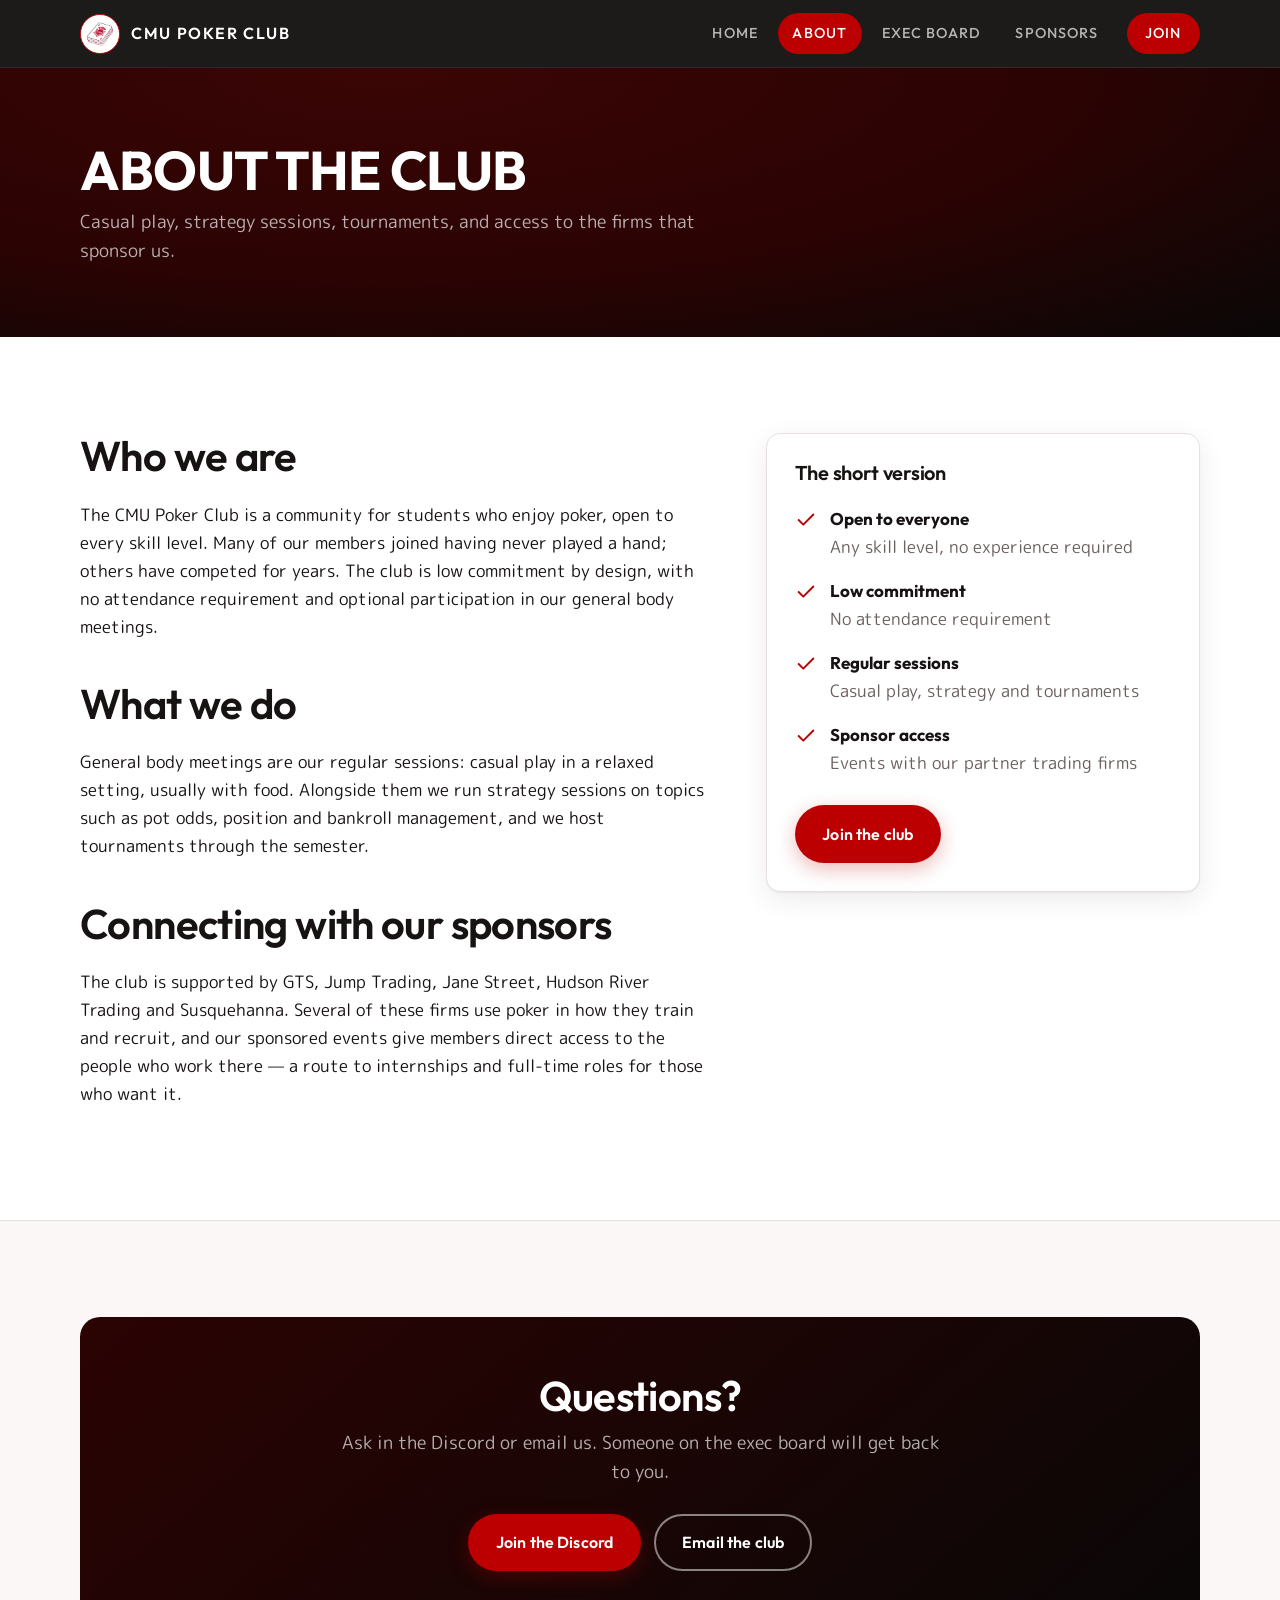
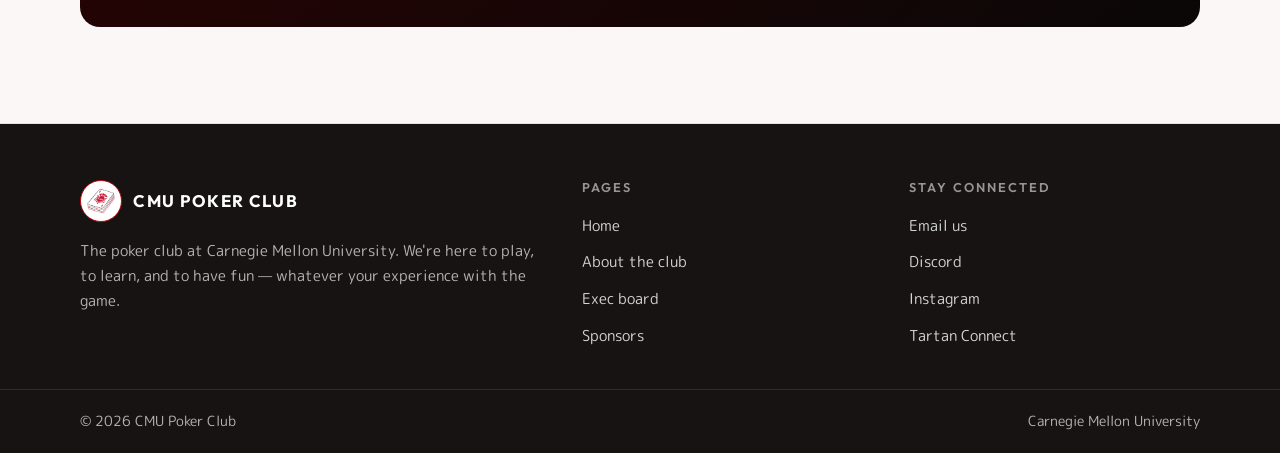
==== commit f3ee498a: "Tighten the copy and update the schedule Home: the About section becomes Our mission and carries the" ====
--- a/about.html
+++ b/about.html
@@ -6,7 +6,7 @@
 		<title>About · CMU Poker Club</title>
 		<meta
 			name="description"
-			content="What the CMU Poker Club is, who it's for, and what happens at a general body meeting."
+			content="What the CMU Poker Club is, who it's for, what we run, and the firms that sponsor us."
 		/>
 		<link rel="icon" href="assets/img/logo.svg" />
 		<link rel="preconnect" href="https://fonts.googleapis.com" />
@@ -42,7 +42,7 @@
 			<section class="banner">
 				<div class="wrap">
 					<h1>About the club</h1>
-					<p>A place to play poker, learn the game, and have fun doing it.</p>
+					<p>Casual play, strategy sessions, tournaments, and access to the firms that sponsor us.</p>
 				</div>
 			</section>
 
@@ -51,31 +51,25 @@
 					<div class="prose">
 						<h2>Who we are</h2>
 						<p>
-							The CMU Poker Club exists for one straightforward reason: poker is more fun with other
-							people. We provide a place for students to play, to learn about the game, and to spend
-							an evening doing something more interesting than homework.
-						</p>
-						<p>
-							We are open to any skill level. That isn't a polite formality — a real share of our
-							members arrived having never played a hand. If you know what a flush is, you know
-							enough to sit down. If you don't, someone at the table will tell you.
-						</p>
-
-						<h2>How much this asks of you</h2>
-						<p>
-							Almost nothing. We're a low commitment club by design. There's no attendance
-							requirement, nothing you have to sign up to run, and no expectation that you turn up
-							every week. Participation in our GBMs is completely optional — come to the ones you
-							want, skip the ones you don't, and nobody will chase you about it.
-						</p>
-
-						<h2>What a GBM looks like</h2>
-						<p>
-							General body meetings are our regular get-together. Mostly that means playing poker in
-							a casual setting with food around. Sometimes we run an educational session where
-							someone walks through a piece of strategy — how to think about pot odds, when to fold
-							a decent hand, that sort of thing. You don't need to have been to the last one to
-							follow along at the next one.
+							The CMU Poker Club is a community for students who enjoy poker, open to every skill
+							level. Many of our members joined having never played a hand; others have competed
+							for years. The club is low commitment by design, with no attendance requirement and
+							optional participation in our general body meetings.
+						</p>
+
+						<h2>What we do</h2>
+						<p>
+							General body meetings are our regular sessions: casual play in a relaxed setting,
+							usually with food. Alongside them we run strategy sessions on topics such as pot
+							odds, position and bankroll management, and we host tournaments through the semester.
+						</p>
+
+						<h2>Connecting with our sponsors</h2>
+						<p>
+							The club is supported by GTS, Jump Trading, Jane Street, Hudson River Trading and
+							Susquehanna. Several of these firms use poker in how they train and recruit, and our
+							sponsored events give members direct access to the people who work there — a route
+							to internships and full-time roles for those who want it.
 						</p>
 					</div>
 
@@ -87,28 +81,28 @@
 									<svg viewBox="0 0 24 24" fill="none" stroke="currentColor" stroke-width="2" stroke-linecap="round" stroke-linejoin="round" aria-hidden="true"><path d="M20 6 9 17l-5-5" /></svg>
 									<div>
 										<strong>Open to everyone</strong>
-										<span>Any skill level, no experience needed</span>
+										<span>Any skill level, no experience required</span>
 									</div>
 								</li>
 								<li>
 									<svg viewBox="0 0 24 24" fill="none" stroke="currentColor" stroke-width="2" stroke-linecap="round" stroke-linejoin="round" aria-hidden="true"><path d="M20 6 9 17l-5-5" /></svg>
 									<div>
 										<strong>Low commitment</strong>
-										<span>No attendance requirements</span>
-									</div>
-								</li>
-								<li>
-									<svg viewBox="0 0 24 24" fill="none" stroke="currentColor" stroke-width="2" stroke-linecap="round" stroke-linejoin="round" aria-hidden="true"><path d="M20 6 9 17l-5-5" /></svg>
-									<div>
-										<strong>Optional GBMs</strong>
-										<span>Show up when you feel like it</span>
-									</div>
-								</li>
-								<li>
-									<svg viewBox="0 0 24 24" fill="none" stroke="currentColor" stroke-width="2" stroke-linecap="round" stroke-linejoin="round" aria-hidden="true"><path d="M20 6 9 17l-5-5" /></svg>
-									<div>
-										<strong>We'll teach you</strong>
-										<span>Strategy sessions and help at the table</span>
+										<span>No attendance requirement</span>
+									</div>
+								</li>
+								<li>
+									<svg viewBox="0 0 24 24" fill="none" stroke="currentColor" stroke-width="2" stroke-linecap="round" stroke-linejoin="round" aria-hidden="true"><path d="M20 6 9 17l-5-5" /></svg>
+									<div>
+										<strong>Regular sessions</strong>
+										<span>Casual play, strategy and tournaments</span>
+									</div>
+								</li>
+								<li>
+									<svg viewBox="0 0 24 24" fill="none" stroke="currentColor" stroke-width="2" stroke-linecap="round" stroke-linejoin="round" aria-hidden="true"><path d="M20 6 9 17l-5-5" /></svg>
+									<div>
+										<strong>Sponsor access</strong>
+										<span>Events with our partner trading firms</span>
 									</div>
 								</li>
 							</ul>
@@ -161,7 +155,7 @@
 					<div>
 						<h4>Stay connected</h4>
 						<ul>
-							<li><a href="mailto:pokerclub@andrew.cmu.edu">pokerclub@andrew.cmu.edu</a></li>
+							<li><a href="mailto:pokerclub@andrew.cmu.edu">Email us</a></li>
 							<li><a href="https://discord.gg/kPfzrEk4em">Discord</a></li>
 							<li><a href="https://www.instagram.com/cmupokerclub/">Instagram</a></li>
 							<li>
--- a/assets/css/site.css
+++ b/assets/css/site.css
@@ -1108,28 +1108,6 @@
 	color: var(--text-muted);
 }
 
-/* Weekends with no game. Kept in the row on purpose — a gap in the dates
-   reads as an oversight, whereas this tells people not to turn up. */
-.event--off {
-	background: transparent;
-	border: 1px dashed var(--paper-line);
-	box-shadow: none;
-}
-
-.event--off:hover {
-	transform: none;
-	box-shadow: none;
-}
-
-.event--off .event__date,
-.event--off .event__time {
-	color: var(--text-muted);
-}
-
-.event--off .event__date span {
-	color: var(--text-muted);
-}
-
 .events__hint {
 	margin: 0;
 	text-align: center;
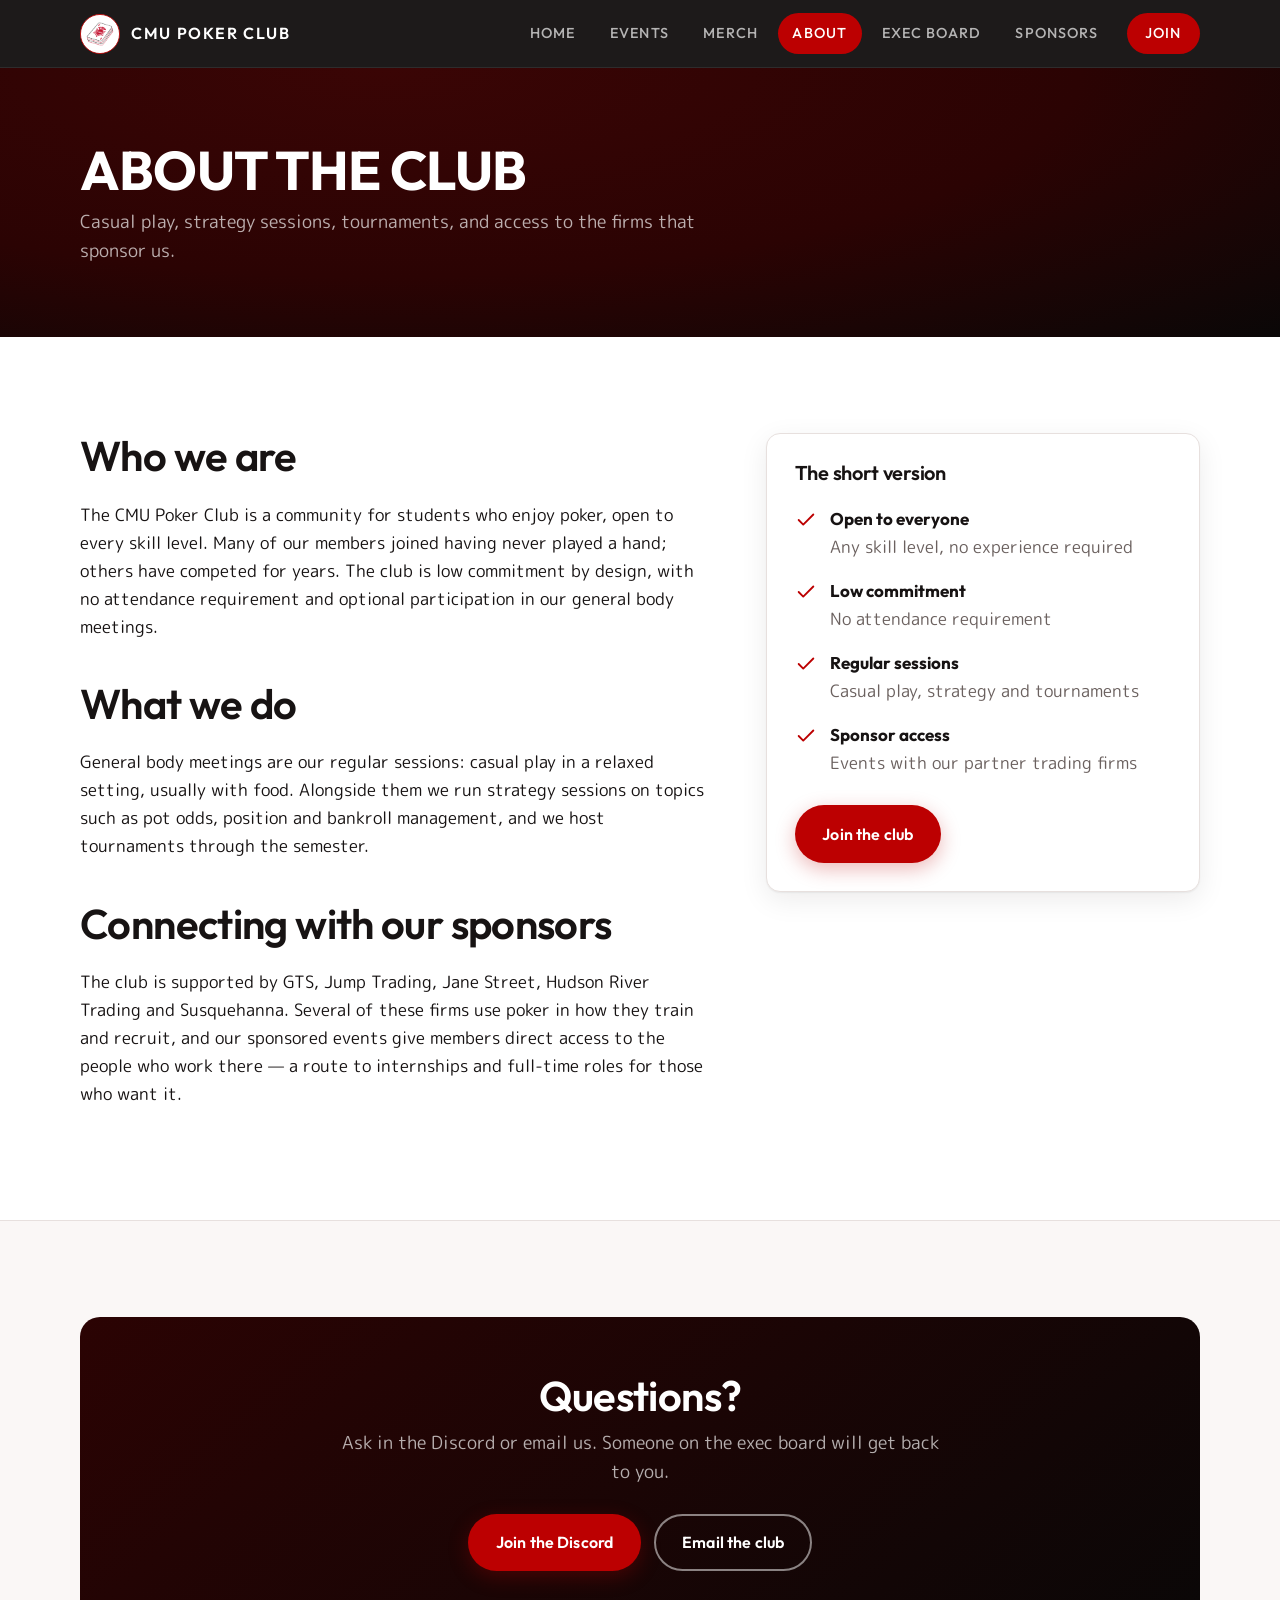
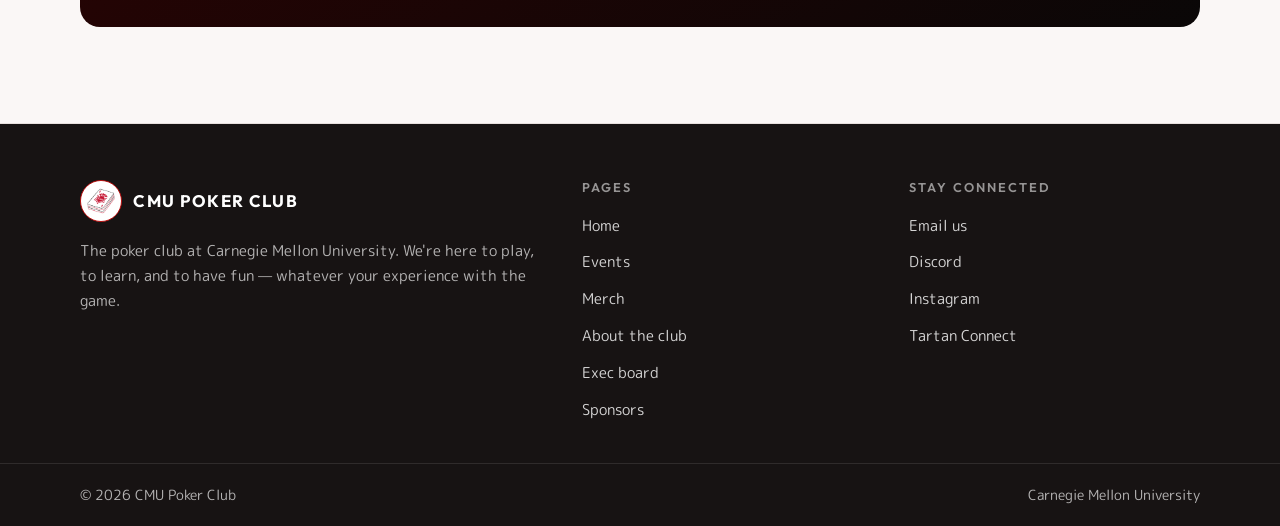
==== commit 4505a283: "Add a merch page Six items pulled from the order form — three hoodies at $70, two crewnecks at $50 a" ====
--- a/about.html
+++ b/about.html
@@ -30,6 +30,8 @@
 				</button>
 				<ul class="nav__links" id="nav-links">
 					<li><a href="index.html">Home</a></li>
+					<li><a href="events.html">Events</a></li>
+					<li><a href="merch.html">Merch</a></li>
 					<li><a href="about.html" aria-current="page">About</a></li>
 					<li><a href="execs.html">Exec Board</a></li>
 					<li><a href="sponsors.html">Sponsors</a></li>
@@ -147,6 +149,8 @@
 						<h4>Pages</h4>
 						<ul>
 							<li><a href="index.html">Home</a></li>
+							<li><a href="events.html">Events</a></li>
+							<li><a href="merch.html">Merch</a></li>
 							<li><a href="about.html">About the club</a></li>
 							<li><a href="execs.html">Exec board</a></li>
 							<li><a href="sponsors.html">Sponsors</a></li>
--- a/assets/css/site.css
+++ b/assets/css/site.css
@@ -66,6 +66,12 @@
 img {
 	max-width: 100%;
 	display: block;
+}
+
+/* .event and .tournament set their own display, which would otherwise beat
+   the default [hidden] rule and leave expired entries on the page. */
+[hidden] {
+	display: none !important;
 }
 
 a {
@@ -147,6 +153,10 @@
 .section-head {
 	max-width: 46rem;
 	margin-bottom: 2.5rem;
+}
+
+.section-head:last-child {
+	margin-bottom: 0;
 }
 
 .section-head--center {
@@ -1038,7 +1048,7 @@
 }
 
 .event {
-	flex: 0 0 14.5rem;
+	flex: 0 0 15.25rem;
 	scroll-snap-align: start;
 	display: flex;
 	flex-direction: column;
@@ -1095,10 +1105,11 @@
 	background: var(--crimson);
 	color: #fff;
 	font-family: var(--font-display);
-	font-size: 0.68rem;
-	font-weight: 600;
-	letter-spacing: 0.1em;
+	font-size: 0.66rem;
+	font-weight: 600;
+	letter-spacing: 0.05em;
 	text-transform: uppercase;
+	white-space: nowrap;
 }
 
 .event__note {
@@ -1118,6 +1129,238 @@
 @media (max-width: 32rem) {
 	.event {
 		flex-basis: 13rem;
+	}
+}
+
+/* ---------------------------------------------------------------- merch */
+
+.merch-grid {
+	display: grid;
+	gap: 1.75rem;
+	grid-template-columns: repeat(auto-fit, minmax(16rem, 1fr));
+}
+
+.merch {
+	display: flex;
+	flex-direction: column;
+	background: var(--paper);
+	border: 1px solid var(--paper-line);
+	border-radius: var(--radius);
+	overflow: hidden;
+	box-shadow: var(--shadow);
+	transition: transform 0.2s ease, box-shadow 0.2s ease;
+}
+
+.merch:hover {
+	transform: translateY(-3px);
+	box-shadow: var(--shadow-lift);
+}
+
+/* The mockups share one aspect ratio, so matching it here shows each garment
+   whole rather than cropping the sleeves off. */
+.merch__photo {
+	width: 100%;
+	aspect-ratio: 1199 / 874;
+	object-fit: cover;
+	background: var(--paper-warm);
+	border-bottom: 1px solid var(--paper-line);
+}
+
+.merch__body {
+	display: flex;
+	align-items: baseline;
+	justify-content: space-between;
+	gap: 1rem;
+	padding: 1.1rem 1.3rem 1.3rem;
+}
+
+.merch__name {
+	margin: 0;
+	font-size: 1.1rem;
+	font-weight: 600;
+	line-height: 1.25;
+}
+
+.merch__price {
+	margin: 0;
+	flex: none;
+	font-family: var(--font-display);
+	font-size: 1.1rem;
+	font-weight: 600;
+	color: var(--crimson);
+}
+
+.merch__note {
+	max-width: 34rem;
+	margin: 1.5rem auto 0;
+	text-align: center;
+	font-size: 0.95rem;
+	color: var(--text-muted);
+}
+
+/* ---------------------------------------------------------- tournaments */
+
+/* Full-width entries rather than the card grid used elsewhere: a tournament
+   carries a format, a buy-in and a sign-up link, which is more than a card
+   holds comfortably. */
+.tournament {
+	display: grid;
+	grid-template-columns: 10.5rem 1fr;
+	gap: 2rem;
+	padding: 2rem 2.1rem;
+	background: var(--paper);
+	border: 1px solid var(--paper-line);
+	border-left: 4px solid var(--crimson);
+	border-radius: var(--radius);
+	box-shadow: var(--shadow);
+}
+
+.tournament + .tournament {
+	margin-top: 1.5rem;
+}
+
+.tournament__date {
+	font-family: var(--font-display);
+	font-size: 1.5rem;
+	font-weight: 600;
+	line-height: 1.15;
+	margin: 0;
+}
+
+.tournament__date span {
+	display: block;
+	font-size: 0.72rem;
+	font-weight: 600;
+	letter-spacing: 0.14em;
+	text-transform: uppercase;
+	color: var(--crimson);
+	margin-bottom: 0.2rem;
+}
+
+.tournament__time {
+	margin: 0.3rem 0 0;
+	color: var(--text-muted);
+}
+
+/* Sponsor lockup under the date, for events a firm is backing. The sponsor
+   logos are dark-on-light, which suits this white panel. */
+.tournament__sponsor {
+	margin-top: 1.5rem;
+	max-width: 8rem;
+	height: auto;
+}
+
+/* Several backers on one event. Stacked rather than in a row: the logos have
+   very different aspect ratios, and side by side the wide wordmarks shrink to
+   nothing in this narrow column. */
+.tournament__sponsors {
+	display: flex;
+	flex-direction: column;
+	align-items: flex-start;
+	gap: 0.9rem;
+	margin-top: 1.5rem;
+}
+
+.tournament__sponsors img {
+	max-width: 7.5rem;
+	height: auto;
+}
+
+/* Run of show for a full-day event. */
+.runsheet {
+	list-style: none;
+	margin: 1.4rem 0 0;
+	padding: 0;
+	border-top: 1px solid var(--paper-line);
+}
+
+.runsheet li {
+	display: grid;
+	grid-template-columns: 9.5rem 1fr;
+	gap: 1rem;
+	padding: 0.6rem 0;
+	border-bottom: 1px solid var(--paper-line);
+	font-size: 0.95rem;
+}
+
+.runsheet span {
+	font-family: var(--font-display);
+	font-size: 0.82rem;
+	font-weight: 600;
+	letter-spacing: 0.04em;
+	text-transform: uppercase;
+	color: var(--crimson);
+	align-self: center;
+}
+
+@media (max-width: 40rem) {
+	.runsheet li {
+		grid-template-columns: 1fr;
+		gap: 0.1rem;
+	}
+}
+
+.tournament__body h2 {
+	margin: 0 0 0.4rem;
+	font-size: 1.6rem;
+	display: flex;
+	align-items: center;
+	gap: 0.7rem;
+	flex-wrap: wrap;
+}
+
+.tournament__badge {
+	padding: 0.28rem 0.7rem;
+	border-radius: 999px;
+	border: 1px solid var(--crimson);
+	color: var(--crimson);
+	font-size: 0.68rem;
+	font-weight: 600;
+	letter-spacing: 0.1em;
+	text-transform: uppercase;
+	white-space: nowrap;
+}
+
+.tournament__meta {
+	font-family: var(--font-display);
+	font-size: 0.8rem;
+	font-weight: 600;
+	letter-spacing: 0.06em;
+	text-transform: uppercase;
+	color: var(--crimson);
+	margin: 0 0 0.85rem;
+}
+
+.tournament__body p:last-of-type {
+	margin-bottom: 0;
+}
+
+.tournament .btn-row {
+	margin-top: 1.35rem;
+}
+
+/* Shown when there is nothing scheduled. Better than an empty page — it
+   tells the reader the page works and there is simply nothing on yet. */
+.empty {
+	margin: 0;
+	padding: 3.5rem 1.5rem;
+	text-align: center;
+	font-size: 1.1rem;
+	color: var(--text-muted);
+	background: var(--paper-warm);
+	border: 1px dashed var(--paper-line);
+	border-radius: var(--radius);
+}
+
+@media (max-width: 40rem) {
+	.tournament {
+		grid-template-columns: 1fr;
+		gap: 1.1rem;
+		padding: 1.6rem 1.4rem;
+	}
+
+	.tournament__time {
+		margin-top: 0.1rem;
 	}
 }
 
